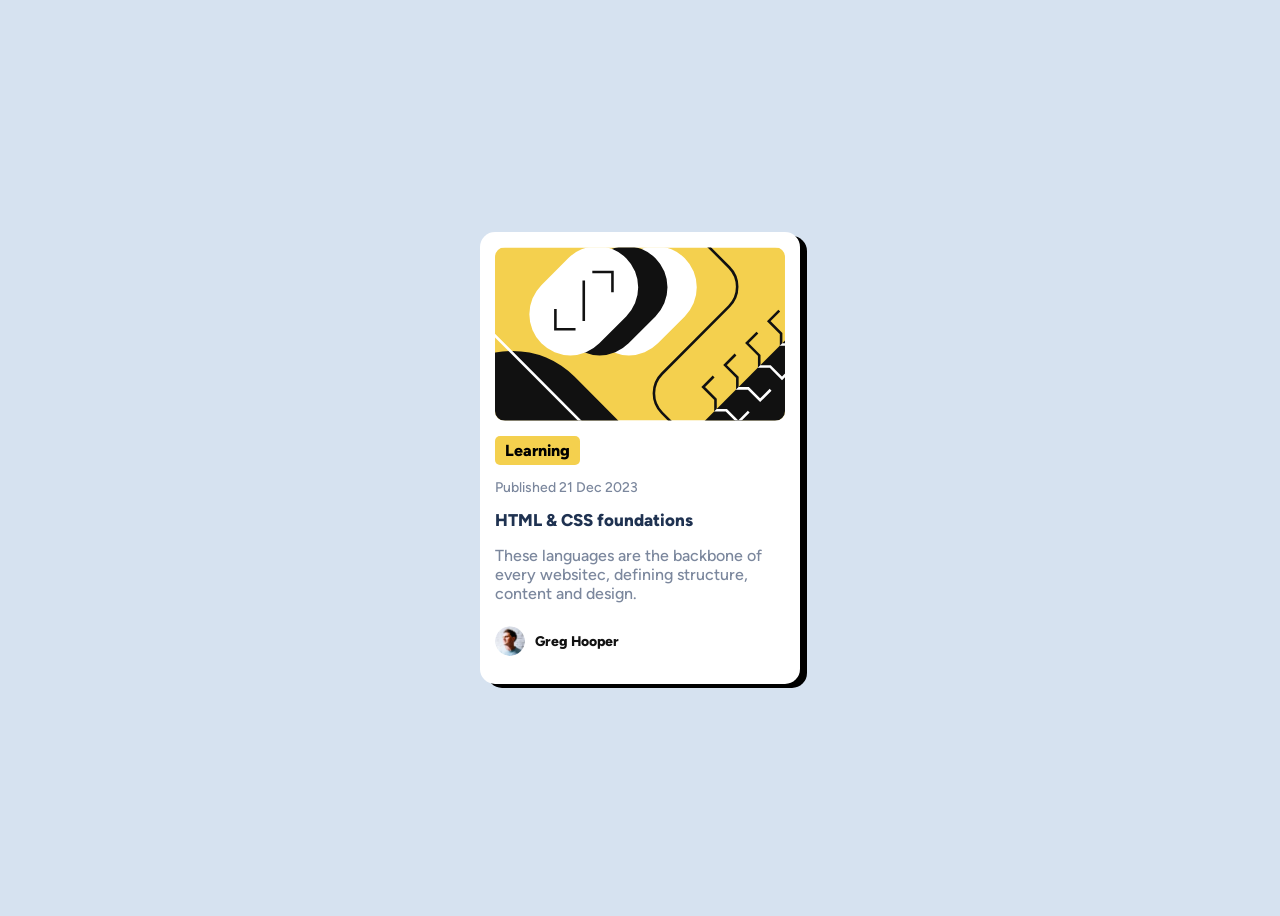
==== projects/BlogPreviewCard/index.html @ c9b3ec15 "Blog preview card layout with README" ====
<!DOCTYPE html>
<html lang="en">
<head>
    <meta charset="UTF-8">

    <meta name="viewport" content="width=device-width, initial-scale=1.0">
    
    <link rel="stylesheet" href="./css/style.css">
    <link rel="icon" type="image/x-icon" href="./images/favicon-32x32.png">
    <title>Blog Preview Card</title>
</head>
<body>
    <main>
    <figure class="blg-preview-card-container">
            <img src="./images/illustration-article.svg" alt="Blog Preview Card Illustration">
        <figcaption class="blg-preview-card-details">
            <header><h1 class="category">Learning</h1>
                <p>Published 21 Dec 2023</p>
            </header>
            <section class="blg-preview-card-description">
            <h2>HTML & CSS foundations</h2>
            <p>These languages are the backbone of every websitec, defining structure, content and design.</p>
            </section>
            <footer class="blg-author">
                <img src="./images/image-avatar.webp" alt="Greg Avatar"><p>Greg Hooper</p>
            </footer>
        </figcaption>
    </figure>
    </main>
</body>
</html>
---- projects/BlogPreviewCard/css/style.css ----
@font-face {
    font-family: "myFont";
    src: url(../fonts/Figtree-VariableFont_wght.ttf) format("truetype");

}
body{
    background-color: hsl(212, 45%, 89%);
    font-family: "myFont", sans-serif;
    font-optical-sizing: auto;
    font-style: normal;
    display: flex;
    justify-content: center;
    align-items: center;
    min-height: 100vh;

}

.blg-preview-card-container{
    margin: 15px;
    padding: 15px 15px 20px 15px;
    background-color: hsl(0, 0%, 100%);
    border-radius: 15px;
    box-shadow: 7px 4px 0px rgba(0, 0, 0, 1);
    max-width: 320px;
    width: calc(100% - 30px);
    box-sizing: border-box;
    overflow-wrap: anywhere;

}
.blg-preview-card-container img{
    width: 100%;
    border-radius: 10px;


}
.blg-preview-card-details{
    
}
.blg-preview-card-details header h1{
    font-size: 16px;
    font-weight: 800;
    background-color: hsl(47, 88%, 63%);
    border-radius: 5px;
    padding: 5px 10px;
    color: black;
    width: max-content;

}
.blg-preview-card-details header p{
    font-size: 14px;
    font-weight: 500;
    color: hsl(220, 15%, 55%);

}

.blg-preview-card-description h2{
    font-size: 17px;
    color: hsl(218, 44%, 22%);
    font-weight: 800;

}
.blg-preview-card-description h2:hover{
    font-size: 17px;
    color: hsl(47, 88%, 63%);
    cursor: pointer;
    font-weight: 800;

}
.blg-preview-card-description p{
    font-size: 16px;
    color: hsl(220, 15%, 55%);
    font-weight: 500;
}
footer.blg-author{
    display: flex;
    align-items: center;
    margin-top: 15px;
}
.blg-author img{
    width: 30px;
    height: 30px;
    border-radius: 50%;
    margin-right: 5px;

}
.blg-author p{
    margin-left: 5px;
    font-size: 14px;
    color: hsl(0, 0%, 7%);
    font-weight: 800;

}
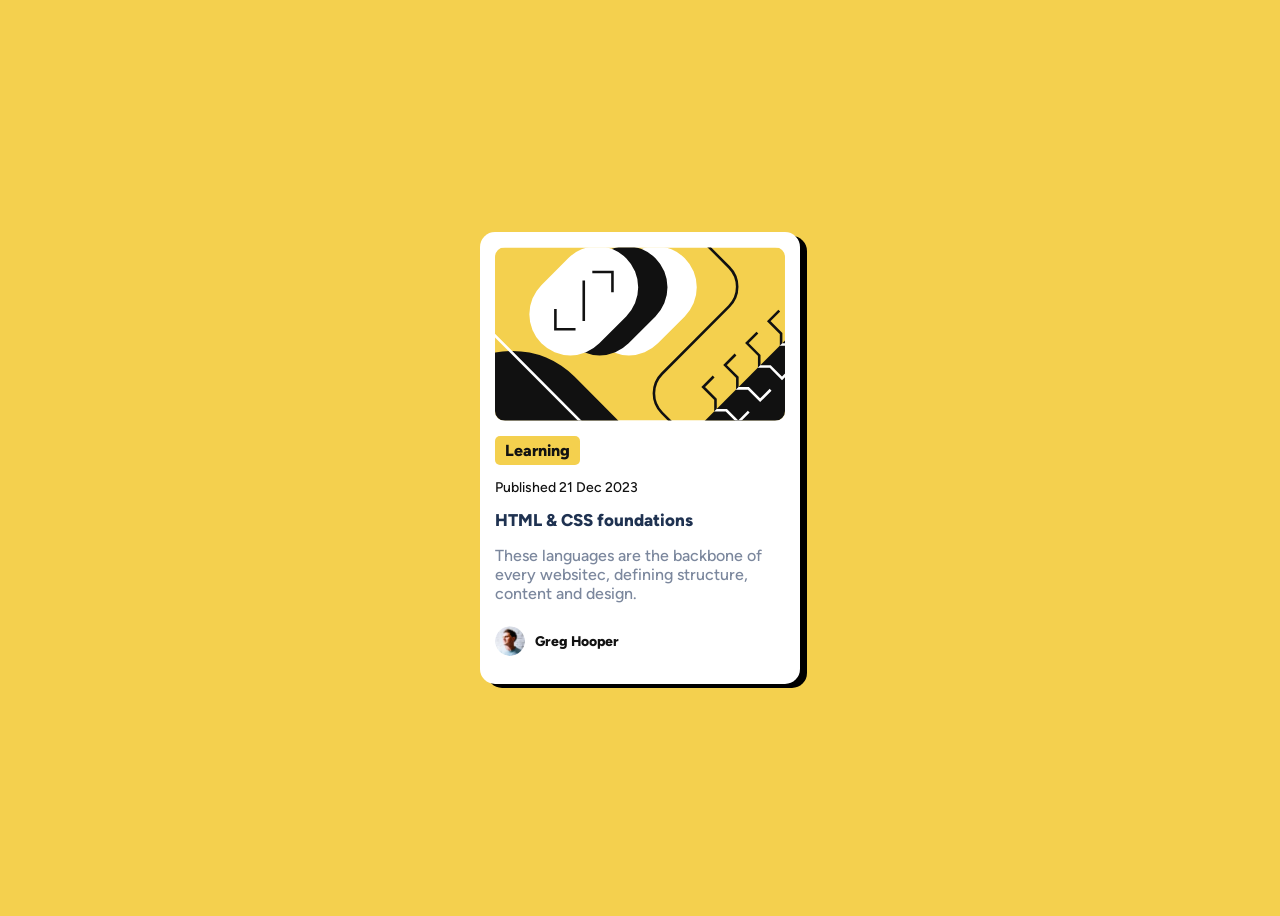
==== commit fdaa10c5: "correcting index with <a> tag for card container." ====
--- a/projects/BlogPreviewCard/index.html
+++ b/projects/BlogPreviewCard/index.html
@@ -11,7 +11,9 @@
 </head>
 <body>
     <main>
-    <figure class="blg-preview-card-container">
+
+    
+    <figure class="blg-preview-card-container"><a href="#">
             <img src="./images/illustration-article.svg" alt="Blog Preview Card Illustration">
         <figcaption class="blg-preview-card-details">
             <header><h1 class="category">Learning</h1>
@@ -25,7 +27,9 @@
                 <img src="./images/image-avatar.webp" alt="Greg Avatar"><p>Greg Hooper</p>
             </footer>
         </figcaption>
+    </a>
     </figure>
+    
     </main>
 </body>
 </html>
--- a/projects/BlogPreviewCard/css/style.css
+++ b/projects/BlogPreviewCard/css/style.css
@@ -4,7 +4,7 @@
 
 }
 body{
-    background-color: hsl(212, 45%, 89%);
+    background-color: hsl(47, 88%, 63%);
     font-family: "myFont", sans-serif;
     font-optical-sizing: auto;
     font-style: normal;
@@ -14,7 +14,9 @@
     min-height: 100vh;
 
 }
-
+a {
+    text-decoration: none;
+}
 .blg-preview-card-container{
     margin: 15px;
     padding: 15px 15px 20px 15px;
@@ -25,6 +27,18 @@
     width: calc(100% - 30px);
     box-sizing: border-box;
     overflow-wrap: anywhere;
+
+}
+.blg-preview-card-container:focus
+.blg-preview-card-container:hover{
+    outline: 3px solid hsl(47, 88%, 63%);
+    transform: translateY(-4px);
+}
+.blg-preview-card-container:hover .blg-preview-card-description h2{
+    font-size: 17px;
+    color: hsl(47, 88%, 63%);
+    cursor: pointer;
+    font-weight: 800;
 
 }
 .blg-preview-card-container img{
@@ -42,14 +56,14 @@
     background-color: hsl(47, 88%, 63%);
     border-radius: 5px;
     padding: 5px 10px;
-    color: black;
+    color: hsl(0, 0%, 7%);
     width: max-content;
 
 }
 .blg-preview-card-details header p{
     font-size: 14px;
     font-weight: 500;
-    color: hsl(220, 15%, 55%);
+    color: hsl(0, 0%, 7%);
 
 }
 
@@ -59,13 +73,7 @@
     font-weight: 800;
 
 }
-.blg-preview-card-description h2:hover{
-    font-size: 17px;
-    color: hsl(47, 88%, 63%);
-    cursor: pointer;
-    font-weight: 800;
 
-}
 .blg-preview-card-description p{
     font-size: 16px;
     color: hsl(220, 15%, 55%);
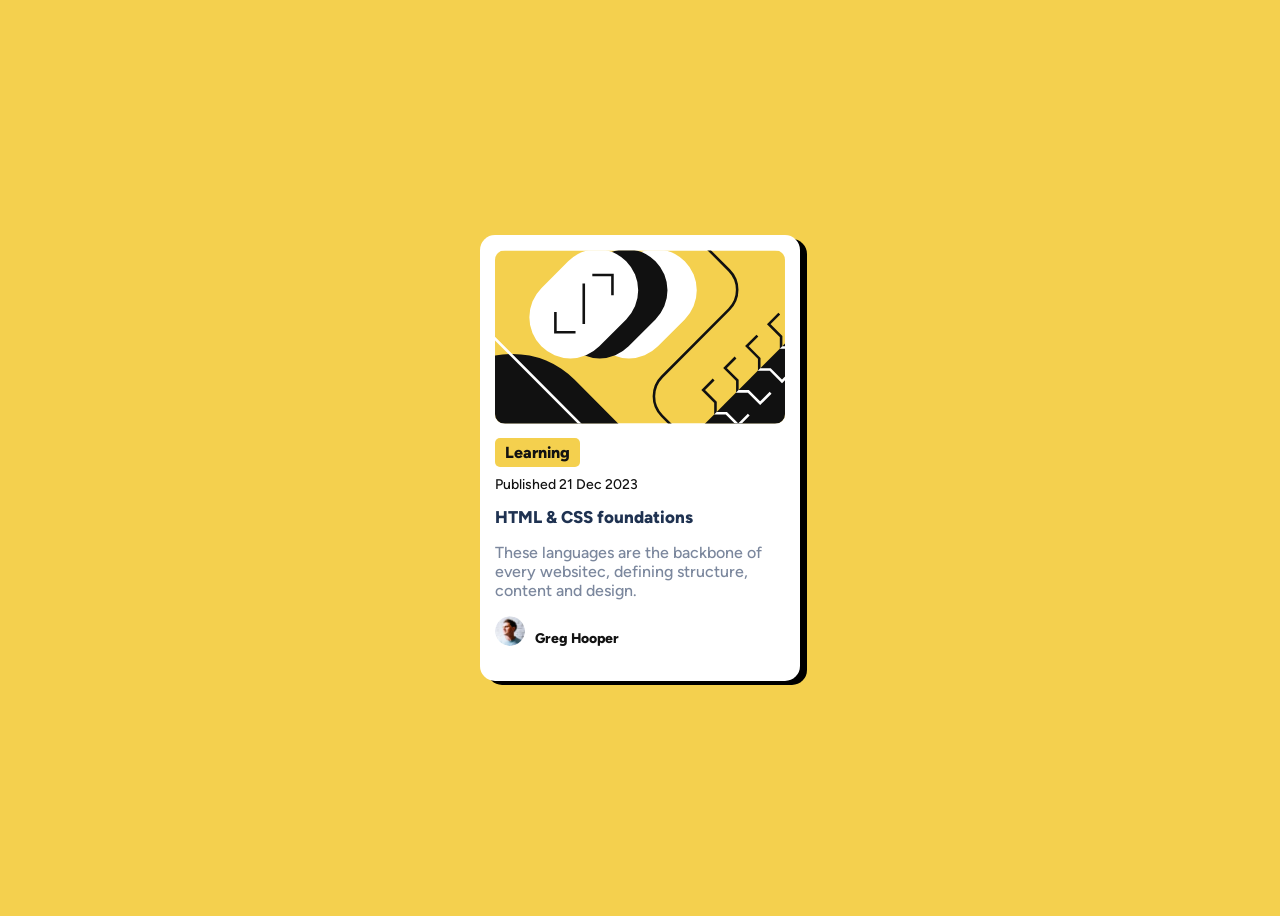
==== commit 9923b491: "fixing date element" ====
--- a/projects/BlogPreviewCard/index.html
+++ b/projects/BlogPreviewCard/index.html
@@ -13,11 +13,11 @@
     <main>
 
     
-    <figure class="blg-preview-card-container"><a href="#">
+    <a href="./index.html"><figure class="blg-preview-card-container">
             <img src="./images/illustration-article.svg" alt="Blog Preview Card Illustration">
         <figcaption class="blg-preview-card-details">
-            <header><h1 class="category">Learning</h1>
-                <p>Published 21 Dec 2023</p>
+            <header><span class="category">Learning</span>
+                <p><time datetime="2023-12-21">Published 21 Dec 2023</time></p>
             </header>
             <section class="blg-preview-card-description">
             <h2>HTML & CSS foundations</h2>
--- a/projects/BlogPreviewCard/css/style.css
+++ b/projects/BlogPreviewCard/css/style.css
@@ -44,13 +44,12 @@
 .blg-preview-card-container img{
     width: 100%;
     border-radius: 10px;
+    margin-bottom: 15px;
 
 
 }
-.blg-preview-card-details{
-    
-}
-.blg-preview-card-details header h1{
+
+.blg-preview-card-details header .category{
     font-size: 16px;
     font-weight: 800;
     background-color: hsl(47, 88%, 63%);
